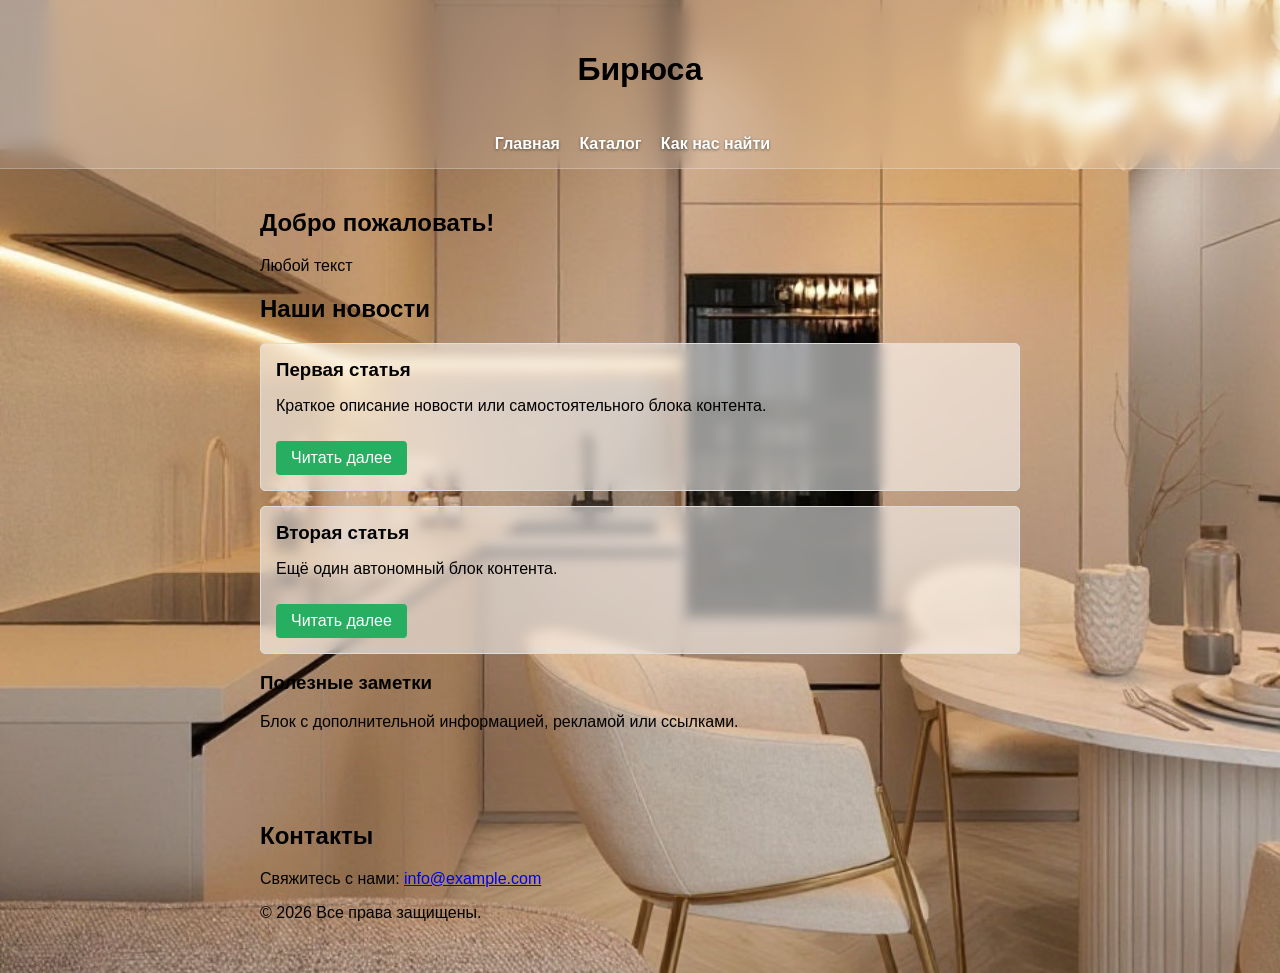
==== index.html @ ed18e6cb "Add files via upload" ====
<!DOCTYPE html>
<html lang="ru">
<head>
    <meta charset="UTF-8">
    <meta name="viewport" content="width=device-width, initial-scale=1.0">
    <title>Структура HTML страницы</title>
    <link rel="stylesheet" href="style.css">
    <!-- Иконка сайта во вкладке браузера -->
    <link rel="icon" href="favicon.ico" type="image/x-icon">
</head>
<body>
    <!-- Шапка сайта -->
    <!-- Шапка сайта -->
<header class="site-header">
    <div class="header-inner">
        <a href="index.html" class="logo-link">

        </a>
        <h1>Бирюса</h1>

        <nav>
            <ul>
                <li><a href="index.html">Главная</a></li>
                <li><a href="#">Каталог</a></li>
                <li><a href="#">Как нас найти</a></li>
            </ul>
        </nav>
    </div>
</header>

    <!-- Основной контент страницы (один на странице) -->
    <main>
        <section>
            <h2>Добро пожаловать!</h2>
            <p>Любой текст</p>
        </section>

        <!-- Раздел с несколькими карточками/новостями -->
        <section class="test">
            <h2>Наши новости</h2>

            <article>
                <h3>Первая статья</h3>
                <p>Краткое описание новости или самостоятельного блока контента.</p>
                <a class = "btn" href="#">Читать далее</a>
            </article>

            <article>
                <h3>Вторая статья</h3>
                <p>Ещё один автономный блок контента.</p>
                <a class = "btn" href="#">Читать далее</a>
            </article>
        </section>

        <!-- Боковая панель с дополнительным контентом -->
        <aside>
            <h3>Полезные заметки</h3>
            <p>Блок с дополнительной информацией, рекламой или ссылками.</p>
        </aside>

    </main>

    <!-- Подвал сайта с якорем #contacts -->
    <footer>
        <h2>Контакты</h2>
        <p>Свяжитесь с нами: <a href="mailto:info@example.com">info@example.com</a></p>
        <p>&copy; 2026 Все права защищены.</p>
    </footer>

</body>
</html>
---- style.css ----
/* ==========================================
   0. ФОН СТРАНИЦЫ — картинка PNG
   ========================================== */
body {
    font-family: sans-serif;

    /* ← фоновая PNG-картинка */
    background-image: url("img/4.png"); /* ← свой путь к файлу */
    background-size: cover;        /* растянуть на весь экран */
    background-position: center;   /* центрировать */
    background-repeat: no-repeat;  /* без повторения */
    background-attachment: fixed;  /* фон не скроллится (по желанию) */

    min-height: 100vh;
    margin: 0;
    padding: 0;
}

html {
    margin: 0;
    padding: 0;
}

/* ==========================================
   1. ГЛОБАЛЬНЫЕ НАСТРОЙКИ
   ========================================== */
* {
    box-sizing: border-box;
}

/* ==========================================
   2. КОНТЕНТ — держим прежнюю ширину
   ========================================== */
main,
footer {
    max-width: 800px;
    margin: 0 auto;
    padding: 20px;
}

.logo-link {
    display: block;
    text-align: center;
}

/* ==========================================
   3. БЛОКИ
   ========================================== */
header, main, footer {
    margin-bottom: 15px;
}

/* ==========================================
   4. ШАПКА — прозрачная, со стеклянным эффектом
   ========================================== */
.site-header {
    width: 100%;
    margin: 0;
    padding: 0;

    /* ← полностью прозрачный фон, никакой заливки */
    background: transparent;
    border-radius: 0;

    /* ← фиксируем шапку сверху, чтобы она «плавала» над фоном */
    position: sticky;
    top: 0;
    z-index: 100;
}

/* ← стеклянная плашка внутри шапки */
.header-inner {
    max-width: 100%;          /* или 800px, если хочешь ограничить */
    margin: 0 auto;
    padding: 15px 20px;

    display: flex;
    flex-direction: column;
    align-items: center;
    gap: 15px;

    /* стеклянный эффект */
    background: rgba(255, 255, 255, 0.15);   /* полупрозрачная белёсая заливка */
    backdrop-filter: blur(10px);              /* размытие того, что под шапкой */
    -webkit-backdrop-filter: blur(10px);      /* для Safari */

    border-bottom: 1px solid rgba(255, 255, 255, 0.25); /* тонкая светлая линия снизу */
}

header img {
    display: block;
    width: 120px;
    height: auto;
}

header nav {
    width: 100%;
    margin-top: 10px;
}

/* ==========================================
   5. МЕНЮ НАВИГАЦИИ
   ========================================== */
nav ul {
    list-style: none;
    padding: 0;
    margin: 0;
    text-align: center;
}

nav li {
    display: inline-block;
    margin-right: 15px;
}

nav a {
    text-decoration: none;
    /* ← белый, чтобы читалось на стекле и фоне */
    color: #ffffff;
    font-weight: bold;

    /* лёгкая тень для контраста */
    text-shadow: 0 1px 3px rgba(0, 0, 0, 0.5);
    transition: opacity 0.2s ease;
}

nav a:hover {
    opacity: 0.75;
}

/* ==========================================
   6. КАРТОЧКИ СТАТЕЙ
   ========================================== */
article {
    border: 1px solid #ddd;
    padding: 15px;
    margin-top: 15px;
    border-radius: 5px;

    /* ← тоже стекло, чтобы карточки не «проваливались» в фон */
    background: rgba(255, 255, 255, 0.55);
    backdrop-filter: blur(6px);
    -webkit-backdrop-filter: blur(6px);
}

article h3 {
    margin-top: 0;
    margin-bottom: 10px;
}

/* ==========================================
   7. КНОПКИ
   ========================================== */
a.btn {
    display: inline-block;
    background-color: #27ae60;
    color: white;
    text-decoration: none;
    padding: 8px 15px;
    margin-top: 10px;
    border-radius: 4px;
}

a.btn:hover {
    background-color: #219150;
}
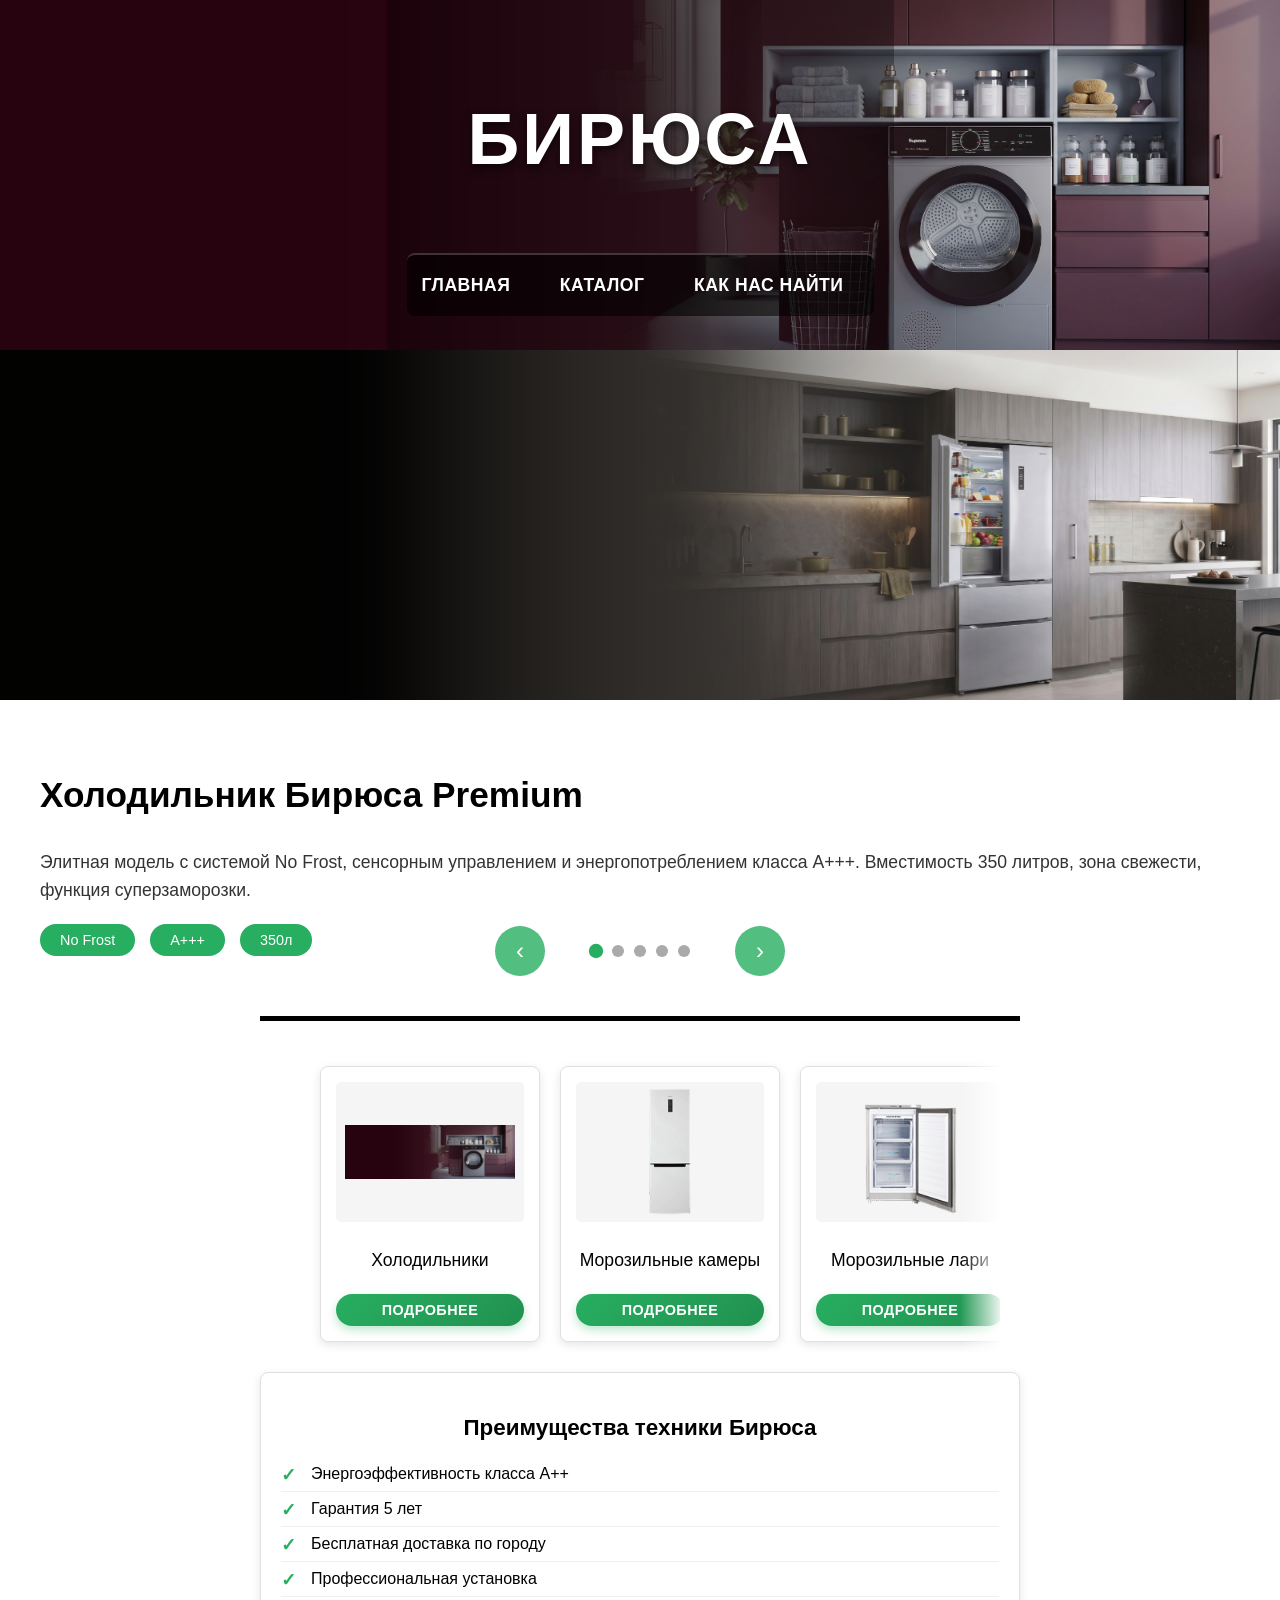
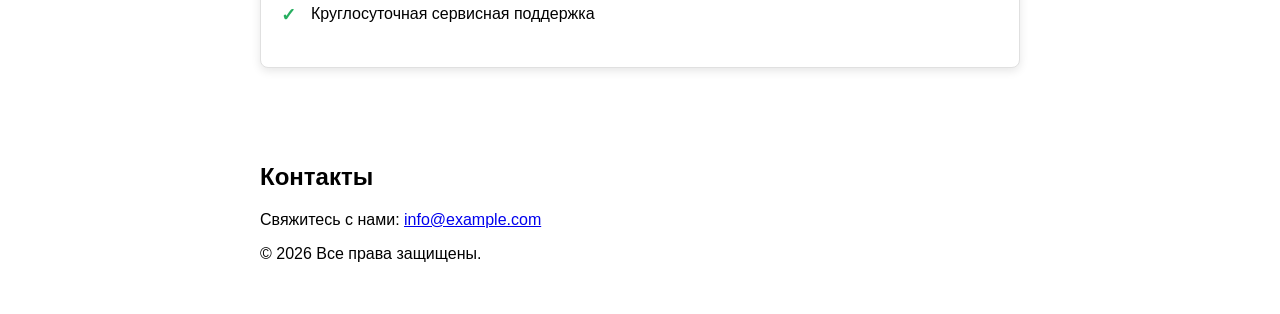
==== commit 9a2020f5: "Add files via upload" ====
--- a/index.html
+++ b/index.html
@@ -3,10 +3,11 @@
 <head>
     <meta charset="UTF-8">
     <meta name="viewport" content="width=device-width, initial-scale=1.0">
-    <title>Структура HTML страницы</title>
+    <title>Бирюса - бытовая техника</title>
     <link rel="stylesheet" href="style.css">
     <!-- Иконка сайта во вкладке браузера -->
     <link rel="icon" href="favicon.ico" type="image/x-icon">
+    <script src="script.js" defer></script>
 </head>
 <body>
     <!-- Шапка сайта -->
@@ -28,34 +29,173 @@
     </div>
 </header>
 
-    <!-- Основной контент страницы (один на странице) -->
+    <!-- Слайдер с холодильниками (на всю ширину как header) -->
+    <section class="slider-section">
+        <div class="slider-container">
+            <div class="slider">
+                    <div class="slide active">
+                        <div class="slide-image">
+                            <img src="img/8.png" alt="Холодильник Бирюса Premium">
+                        </div>
+                        <div class="slide-content">
+                            <h3>Холодильник Бирюса Premium</h3>
+                            <p class="slide-description">Элитная модель с системой No Frost, сенсорным управлением и энергопотреблением класса A+++. Вместимость 350 литров, зона свежести, функция суперзаморозки.</p>
+                            <div class="slide-features">
+                                <span class="feature">No Frost</span>
+                                <span class="feature">A+++</span>
+                                <span class="feature">350л</span>
+                            </div>
+                        </div>
+                    </div>
+                    
+                    <div class="slide">
+                        <div class="slide-image">
+                            <img src="img/9.png" alt="Холодильник Бирюса Standard">
+                        </div>
+                        <div class="slide-content">
+                            <h3>Холодильник Бирюса Standard</h3>
+                            <p class="slide-description">Классическая модель для ежедневного использования. Энергоэффективность класса A++, система охлаждения Direct Cool, регулируемые полки, отделение для овощей и фруктов.</p>
+                            <div class="slide-features">
+                                <span class="feature">Direct Cool</span>
+                                <span class="feature">A++</span>
+                                <span class="feature">280л</span>
+                            </div>
+                        </div>
+                    </div>
+                    
+                    <div class="slide">
+                        <div class="slide-image">
+                            <img src="img/10.png" alt="Холодильник Бирюса Compact">
+                        </div>
+                        <div class="slide-content">
+                            <h3>Холодильник Бирюса Compact</h3>
+                            <p class="slide-description">Компактная модель для небольших кухонь и офисов. Идеальное решение для ограниченного пространства без компромиссов в качестве и функциональности.</p>
+                            <div class="slide-features">
+                                <span class="feature">Компактный</span>
+                                <span class="feature">A+</span>
+                                <span class="feature">180л</span>
+                            </div>
+                        </div>
+                    </div>
+                    
+                    <div class="slide">
+                        <div class="slide-image">
+                            <img src="img/11.png" alt="Стиральная машина Бирюса">
+                        </div>
+                        <div class="slide-content">
+                            <h3>Холодильник Бирюса Family</h3>
+                            <p class="slide-description">Семейная модель повышенной вместимости. Идеально подходит для большой семьи, имеет зону свежести для мяса и рыбы, отдельные отсеки для разных продуктов.</p>
+                            <div class="slide-features">
+                                <span class="feature">Семейный</span>
+                                <span class="feature">A++</span>
+                                <span class="feature">420л</span>
+                            </div>
+                        </div>
+                    </div>
+                    
+                    <div class="slide">
+                        <div class="slide-image">
+                            <img src="img/12.png" alt="Холодильник Бирюса Pro">
+                        </div>
+                        <div class="slide-content">
+                            <h3>Холодильник Бирюса Pro</h3>
+                            <p class="slide-description">Профессиональная модель для гурманов. Имеет точную систему контроля температуры, винное отделение, генератор льда и продвинутую систему циркуляции воздуха.</p>
+                            <div class="slide-features">
+                                <span class="feature">Профессиональный</span>
+                                <span class="feature">A+++</span>
+                                <span class="feature">380л</span>
+                            </div>
+                        </div>
+                    </div>
+                </div>
+                
+                <!-- Кнопки управления слайдером -->
+                <div class="slider-controls">
+                    <button class="slider-btn prev">‹</button>
+                    <div class="slider-dots">
+                        <span class="dot active"></span>
+                        <span class="dot"></span>
+                        <span class="dot"></span>
+                        <span class="dot"></span>
+                        <span class="dot"></span>
+                    </div>
+                    <button class="slider-btn next">›</button>
+                </div>
+            </div>
+        </section>
+
+
+        <!-- Основной контент страницы (один на странице) -->
     <main>
-        <section>
-            <h2>Добро пожаловать!</h2>
-            <p>Любой текст</p>
+        <!-- Черная разделительная полоса -->
+        <div class="black-divider"></div>
+
+        <!-- Раздел с карточками товаров -->
+        <section class="products-section">
+            <div class="products-container">
+                <div class="products-grid">
+                    <article class="product-card">
+                        <div class="product-image">
+                            <img src="img/1.png" alt="Холодильники">
+                        </div>
+                        <h3>Холодильники</h3>
+                        <a class="product-btn" href="#">Подробнее</a>
+                    </article>
+
+                    <article class="product-card">
+                        <div class="product-image">
+                            <img src="img/2.png" alt="Морозильные камеры">
+                        </div>
+                        <h3>Морозильные камеры</h3>
+                        <a class="product-btn" href="#">Подробнее</a>
+                    </article>
+
+                    <article class="product-card">
+                        <div class="product-image">
+                            <img src="img/3.png" alt="Морозильные лари">
+                        </div>
+                        <h3>Морозильные лари</h3>
+                        <a class="product-btn" href="#">Подробнее</a>
+                    </article>
+
+                    <article class="product-card">
+                        <div class="product-image">
+                            <img src="img/стрей.jpg" alt="Холодильные шкафы">
+                        </div>
+                        <h3>Холодильные шкафы</h3>
+                        <a class="product-btn" href="#">Подробнее</a>
+                    </article>
+                    
+                    <!-- Добавлю еще карточки для демонстрации прокрутки -->
+                    <article class="product-card">
+                        <div class="product-image">
+                            <img src="img/920x378-2.webp" alt="Холодильные витрины">
+                        </div>
+                        <h3>Холодильные витрины</h3>
+                        <a class="product-btn" href="#">Подробнее</a>
+                    </article>
+                    
+                    <article class="product-card">
+                        <div class="product-image">
+                            <img src="img/AQAORtoY4lCijhn01lrjabfuXPw8cAKd1YUx5I4wJa6lGyPbQAvECRg1M6jOSL9nysm13DnS33h_dZNB2HS-97ZSZwo.jpg" alt="Промышленные холодильники">
+                        </div>
+                        <h3>Промышленные холодильники</h3>
+                        <a class="product-btn" href="#">Подробнее</a>
+                    </article>
+                </div>
+            </div>
         </section>
 
-        <!-- Раздел с несколькими карточками/новостями -->
-        <section class="test">
-            <h2>Наши новости</h2>
-
-            <article>
-                <h3>Первая статья</h3>
-                <p>Краткое описание новости или самостоятельного блока контента.</p>
-                <a class = "btn" href="#">Читать далее</a>
-            </article>
-
-            <article>
-                <h3>Вторая статья</h3>
-                <p>Ещё один автономный блок контента.</p>
-                <a class = "btn" href="#">Читать далее</a>
-            </article>
-        </section>
-
         <!-- Боковая панель с дополнительным контентом -->
-        <aside>
-            <h3>Полезные заметки</h3>
-            <p>Блок с дополнительной информацией, рекламой или ссылками.</p>
+        <aside class="info-sidebar">
+            <h3>Преимущества техники Бирюса</h3>
+            <ul class="advantages-list">
+                <li>Энергоэффективность класса A++</li>
+                <li>Гарантия 5 лет</li>
+                <li>Бесплатная доставка по городу</li>
+                <li>Профессиональная установка</li>
+                <li>Круглосуточная сервисная поддержка</li>
+            </ul>
         </aside>
 
     </main>
--- a/style.css
+++ b/style.css
@@ -1,16 +1,10 @@
 /* ==========================================
-   0. ФОН СТРАНИЦЫ — картинка PNG
+   0. ФОН СТРАНИЦЫ — белый с черным текстом
    ========================================== */
 body {
     font-family: sans-serif;
-
-    /* ← фоновая PNG-картинка */
-    background-image: url("img/4.png"); /* ← свой путь к файлу */
-    background-size: cover;        /* растянуть на весь экран */
-    background-position: center;   /* центрировать */
-    background-repeat: no-repeat;  /* без повторения */
-    background-attachment: fixed;  /* фон не скроллится (по желанию) */
-
+    background-color: #ffffff; /* Белый фон */
+    color: #000000; /* Черный текст по умолчанию */
     min-height: 100vh;
     margin: 0;
     padding: 0;
@@ -31,7 +25,12 @@
 /* ==========================================
    2. КОНТЕНТ — держим прежнюю ширину
    ========================================== */
-main,
+main {
+    max-width: 800px;
+    margin: 0 auto;
+    padding: 20px;
+}
+
 footer {
     max-width: 800px;
     margin: 0 auto;
@@ -51,40 +50,41 @@
 }
 
 /* ==========================================
-   4. ШАПКА — прозрачная, со стеклянным эффектом
+   4. ШАПКА — с увеличенной картинкой 1.png
    ========================================== */
 .site-header {
     width: 100%;
     margin: 0;
     padding: 0;
 
-    /* ← полностью прозрачный фон, никакой заливки */
-    background: transparent;
-    border-radius: 0;
-
-    /* ← фиксируем шапку сверху, чтобы она «плавала» над фоном */
-    position: sticky;
-    top: 0;
+    /* ← фоновая картинка 1.png */
+    background-image: url("img/1.png");
+    background-size: cover;
+    background-position: center;
+    background-repeat: no-repeat;
+    min-height: 350px;
+    display: flex;
+    align-items: center;
+    justify-content: center;
+    position: relative;
     z-index: 100;
 }
 
-/* ← стеклянная плашка внутри шапки */
+/* ← плашка внутри шапки */
 .header-inner {
     max-width: 100%;          /* или 800px, если хочешь ограничить */
     margin: 0 auto;
-    padding: 15px 20px;
+    padding: 40px 20px 30px 20px; /* Увеличил отступы */
 
     display: flex;
     flex-direction: column;
     align-items: center;
-    gap: 15px;
-
-    /* стеклянный эффект */
-    background: rgba(255, 255, 255, 0.15);   /* полупрозрачная белёсая заливка */
-    backdrop-filter: blur(10px);              /* размытие того, что под шапкой */
-    -webkit-backdrop-filter: blur(10px);      /* для Safari */
-
-    border-bottom: 1px solid rgba(255, 255, 255, 0.25); /* тонкая светлая линия снизу */
+    gap: 5px; /* Уменьшил отступы между элементами */
+
+    /* Полупрозрачный темный фон для лучшей читаемости */
+    background: rgba(0, 0, 0, 0.3);
+    min-height: 350px; /* Гарантируем высоту для шапки */
+    justify-content: flex-start; /* Элементы начинаются сверху */
 }
 
 header img {
@@ -95,7 +95,11 @@
 
 header nav {
     width: 100%;
-    margin-top: 10px;
+    margin-top: 40px; /* Увеличил отступ от заголовка */
+    padding: 20px 0;
+    background: rgba(0, 0, 0, 0.6); /* Более темный фон для навигации */
+    border-radius: 8px;
+    border-top: 2px solid rgba(255, 255, 255, 0.2);
 }
 
 /* ==========================================
@@ -110,22 +114,24 @@
 
 nav li {
     display: inline-block;
-    margin-right: 15px;
+    margin-right: 15px; /* Увеличил отступы между пунктами меню */
 }
 
 nav a {
     text-decoration: none;
-    /* ← белый, чтобы читалось на стекле и фоне */
-    color: #ffffff;
+    color: #ffffff; /* Белый текст для контраста на темном фоне */
     font-weight: bold;
-
-    /* лёгкая тень для контраста */
-    text-shadow: 0 1px 3px rgba(0, 0, 0, 0.5);
-    transition: opacity 0.2s ease;
+    font-size: 1.1rem; /* Увеличил размер для большой шапки */
+    padding: 8px 15px; /* Увеличил отступы */
+    border-radius: 5px;
+    transition: all 0.3s ease;
+    text-transform: uppercase;
+    letter-spacing: 0.5px;
 }
 
 nav a:hover {
-    opacity: 0.75;
+    background-color: rgba(255, 255, 255, 0.25); /* Увеличил прозрачность при наведении */
+    transform: translateY(-2px);
 }
 
 /* ==========================================
@@ -163,4 +169,809 @@
 
 a.btn:hover {
     background-color: #219150;
+}
+/* ==========================================
+   8. СТИЛИ ДЛЯ ЗАГОЛОВКА h1 "БИРЮСА"
+   ========================================== */
+.site-header h1 {
+    color: #ffffff; /* Белый цвет */
+    font-size: 4rem; /* Увеличил размер */
+    font-weight: 700; /* Жирный текст */
+    text-transform: uppercase; /* Верхний регистр */
+    letter-spacing: 3px; /* Увеличил расстояние между буквами */
+    margin: 40px 0 20px 0; /* Большой верхний отступ, поменьше нижний */
+    text-align: center;
+    text-shadow: 0 4px 8px rgba(0, 0, 0, 0.6); /* Усилил тень */
+    transition: all 0.3s ease;
+    padding: 0; /* Убрал отступы */
+    background: none; /* Убрал фон */
+    border: none; /* Убрал рамку */
+    border-radius: 0; /* Убрал скругление */
+}
+
+.site-header h1:hover {
+    transform: scale(1.05); /* Увеличивается при наведении */
+    text-shadow: 0 6px 12px rgba(0, 0, 0, 0.8);
+}
+
+.site-header .header-inner {
+    display: flex;
+    flex-direction: column;
+    align-items: center;
+    gap: 8px; /* Уменьшил отступы между элементами в шапке */
+}
+/* ==========================================
+   9. ГЕРОЙ-СЕКЦИЯ "ДОБРО ПОЖАЛОВАТЬ"
+   ========================================== */
+.hero-section {
+    display: flex;
+    justify-content: center;
+    align-items: center;
+    min-height: 250px; /* Еще уменьшил высоту */
+    padding: 20px;
+    margin: 10px auto 30px auto; /* Уменьшил верхний отступ, увеличил нижний */
+    max-width: 900px;
+}
+
+.hero-content {
+    text-align: center;
+    background: #ffffff; /* Белый фон */
+    border-radius: 10px; /* Уменьшил скругление */
+    padding: 25px; /* Уменьшил отступы */
+    box-shadow: 
+        0 5px 15px rgba(0, 0, 0, 0.1); /* Уменьшил тени */
+    border: 1px solid #e0e0e0;
+}
+
+.hero-section h2 {
+    color: #000000; /* Черный текст */
+    font-size: 2.2rem; /* Уменьшил размер */
+    margin-bottom: 15px; /* Уменьшил отступ */
+    font-weight: 600;
+}
+
+.hero-description {
+    color: #333333; /* Темно-серый текст для лучшей читаемости */
+    font-size: 1.1rem;
+    line-height: 1.6;
+    max-width: 800px;
+    margin: 0 auto;
+}
+
+/* ==========================================
+   10. СЕКЦИЯ ПРОДУКТОВ (КАРТОЧКИ ХОЛОДИЛЬНИКОВ)
+   ========================================== */
+.products-section {
+    margin: 20px auto; /* Уменьшил отступ сверху */
+    padding: 0;
+    width: 100%; /* Занимает всю ширину */
+    max-width: none; /* Убрал ограничение ширины */
+}
+
+.products-container {
+    position: relative;
+    margin: 0;
+    width: 100%;
+}
+
+.products-section h2 {
+    text-align: center;
+    color: #000000; /* Черный текст */
+    font-size: 2.2rem; /* Увеличил размер заголовка */
+    margin-bottom: 30px; /* Увеличил отступ */
+    text-transform: uppercase;
+    letter-spacing: 1px;
+    font-weight: 600;
+}
+
+.products-grid {
+    display: flex;
+    gap: 20px; /* Отступы между карточками */
+    margin-top: 20px;
+    padding: 10px 0;
+    overflow-x: auto; /* Горизонтальная прокрутка при необходимости */
+    overflow-y: hidden;
+    scroll-behavior: smooth;
+    -webkit-overflow-scrolling: touch; /* Плавная прокрутка на iOS */
+    scrollbar-width: thin; /* Тонкий скроллбар для Firefox */
+    scrollbar-color: #27ae60 #f0f0f0; /* Цвет скроллбара */
+}
+
+/* Стили для скроллбара в Chrome/Safari */
+.products-grid::-webkit-scrollbar {
+    height: 6px;
+}
+
+.products-grid::-webkit-scrollbar-track {
+    background: #f5f5f5;
+    border-radius: 3px;
+}
+
+.products-grid::-webkit-scrollbar-thumb {
+    background: #27ae60;
+    border-radius: 3px;
+}
+
+.products-grid::-webkit-scrollbar-thumb:hover {
+    background: #219150;
+}
+
+.product-card {
+    background: #ffffff; /* Белый фон */
+    border-radius: 8px;
+    padding: 15px;
+    box-shadow: 0 3px 10px rgba(0, 0, 0, 0.1);
+    border: 1px solid #e0e0e0;
+    transition: all 0.3s ease;
+    display: flex;
+    flex-direction: column;
+    align-items: center;
+    width: 200px; /* Фиксированная ширина для карточек */
+    flex-shrink: 0; /* Запрещаем сжатие карточек */
+    scroll-snap-align: start; /* Для лучшего позиционирования при скролле */
+}
+
+.product-card:hover {
+    transform: translateY(-5px);
+    box-shadow: 0 8px 20px rgba(0, 0, 0, 0.15);
+}
+
+.product-image {
+    width: 100%;
+    height: 120px; /* Уменьшил высоту для компактных карточек */
+    overflow: hidden;
+    border-radius: 5px;
+    margin-bottom: 10px;
+    display: flex;
+    align-items: center;
+    justify-content: center;
+    background: #f5f5f5;
+}
+
+.product-image img {
+    max-width: 90%; /* Уменьшил изображение внутри блока */
+    max-height: 90%;
+    object-fit: contain;
+    transition: transform 0.3s ease;
+}
+
+.product-card:hover .product-image img {
+    transform: scale(1.05);
+}
+
+.product-card h3 {
+    color: #000000;
+    font-size: 1rem; /* Уменьшил размер текста для компактных карточек */
+    margin: 8px 0;
+    text-align: center;
+    font-weight: 500;
+    line-height: 1.3;
+    min-height: 40px; /* Фиксированная высота для заголовков */
+    display: flex;
+    align-items: center;
+    justify-content: center;
+}
+
+/* ==========================================
+   11. КРАСИВЫЕ КНОПКИ ДЛЯ КАРТОЧЕК
+   ========================================== */
+.product-btn {
+    display: inline-block;
+    background: linear-gradient(135deg, #27ae60 0%, #219150 100%);
+    color: white;
+    text-decoration: none;
+    padding: 8px 20px; /* Уменьшил отступы для компактных карточек */
+    border-radius: 50px;
+    font-weight: 600;
+    font-size: 0.9rem; /* Уменьшил размер шрифта */
+    text-transform: uppercase;
+    letter-spacing: 0.5px;
+    border: none;
+    cursor: pointer;
+    transition: all 0.3s ease;
+    box-shadow: 0 4px 10px rgba(39, 174, 96, 0.3);
+    margin-top: auto;
+    width: 100%; /* Кнопка на всю ширину карточки */
+    text-align: center;
+}
+
+.product-btn:hover {
+    background: linear-gradient(135deg, #219150 0%, #27ae60 100%);
+    transform: translateY(-2px);
+    box-shadow: 0 6px 15px rgba(39, 174, 96, 0.4);
+}
+
+/* ==========================================
+   12. БОКОВАЯ ПАНЕЛЬ С ПРЕИМУЩЕСТВАМИ
+   ========================================== */
+.info-sidebar {
+    background: #ffffff; /* Белый фон */
+    border-radius: 8px; /* Уменьшил скругление */
+    padding: 20px; /* Уменьшил отступы */
+    margin: 20px auto; /* Уменьшил отступы */
+    max-width: 900px;
+    box-shadow: 0 3px 10px rgba(0, 0, 0, 0.1); /* Уменьшил тени */
+    border: 1px solid #e0e0e0;
+}
+
+.info-sidebar h3 {
+    color: #000000; /* Черный текст */
+    font-size: 1.4rem; /* Уменьшил размер */
+    margin-bottom: 15px; /* Уменьшил отступ */
+    text-align: center;
+}
+
+.advantages-list {
+    list-style: none;
+    padding: 0;
+}
+
+.advantages-list li {
+    color: #000000; /* Черный текст */
+    font-size: 1rem; /* Уменьшил размер */
+    padding: 8px 0; /* Уменьшил отступы */
+    padding-left: 30px; /* Уменьшил отступ */
+    position: relative;
+    border-bottom: 1px solid #f0f0f0;
+}
+
+.advantages-list li:last-child {
+    border-bottom: none;
+}
+
+.advantages-list li:before {
+    content: "✓";
+    position: absolute;
+    left: 0;
+    color: #27ae60;
+    font-weight: bold;
+    font-size: 1.1rem; /* Уменьшил размер */
+}
+
+/* ==========================================
+   13. АДАПТИВНОСТЬ
+   ========================================== */
+@media (max-width: 768px) {
+    .hero-section {
+        min-height: 200px;
+        padding: 15px;
+        margin: 15px auto;
+    }
+    
+    .hero-content {
+        padding: 15px;
+    }
+    
+    .hero-section h2 {
+        font-size: 1.5rem;
+        margin-bottom: 10px;
+    }
+    
+    .hero-description {
+        font-size: 0.9rem;
+    }
+    
+    .products-section {
+        margin: 15px auto;
+        padding: 10px;
+    }
+    
+    .products-section h2 {
+        font-size: 1.5rem;
+        margin-bottom: 15px;
+    }
+    
+    .products-grid {
+        grid-template-columns: 1fr;
+        gap: 10px;
+    }
+    
+    .site-header {
+        min-height: 180px;
+    }
+    
+    .site-header {
+        min-height: 250px; /* Увеличил для мобильных */
+    }
+    
+    .site-header h1 {
+        font-size: 2.8rem; /* Увеличил для мобильных */
+        margin: 40px 0 20px 0;
+        letter-spacing: 2px;
+    }
+    
+    .site-header .header-inner {
+        gap: 5px;
+        padding: 30px 15px 20px 15px;
+        min-height: 250px; /* Увеличил для мобильных */
+        background: rgba(0, 0, 0, 0.4); /* Более прозрачный на мобильных */
+    }
+    
+    header nav {
+        margin-top: 30px; /* Увеличил отступ на мобильных */
+        padding: 15px 0;
+        background: rgba(0, 0, 0, 0.7); /* Темнее на мобильных */
+    }
+    
+    nav li {
+        margin-right: 5px;
+    }
+    
+    nav a {
+        font-size: 0.8rem;
+        padding: 4px 8px;
+    }
+    
+    .hero-section {
+        min-height: 200px;
+        margin: 5px auto 20px auto;
+        padding: 15px;
+    }
+    
+    .products-section {
+        margin: 10px auto;
+    }
+    
+    .product-card {
+        width: 160px;
+        padding: 10px;
+    }
+    
+    .products-grid {
+        gap: 12px;
+    }
+    
+    .product-image {
+        height: 90px;
+    }
+    
+    .product-card h3 {
+        font-size: 0.85rem;
+        min-height: 32px;
+    }
+    
+    .products-container::before,
+    .products-container::after {
+        width: 10px;
+    }
+    
+    .product-card {
+        padding: 10px;
+    }
+    
+    .product-image {
+        height: 150px;
+    }
+    
+    .product-card h3 {
+        font-size: 1rem;
+        margin: 8px 0;
+    }
+    
+    .info-sidebar {
+        padding: 15px;
+        margin: 15px auto;
+    }
+    
+    .info-sidebar h3 {
+        font-size: 1.2rem;
+        margin-bottom: 10px;
+    }
+    
+    .advantages-list li {
+        font-size: 0.9rem;
+        padding: 6px 0;
+        padding-left: 25px;
+    }
+}
+/* ==========================================
+   14. ИНДИКАТОРЫ ПРОКРУТКИ ДЛЯ КАРТОЧЕК
+   ========================================== */
+.products-container {
+    position: relative;
+}
+
+.products-container::before,
+.products-container::after {
+    content: '';
+    position: absolute;
+    top: 0;
+    bottom: 0;
+    width: 40px; /* Увеличил для ПК */
+    pointer-events: none;
+    z-index: 1;
+}
+
+.products-container::before {
+    left: 0;
+    background: linear-gradient(to right, rgba(255,255,255,0.9) 0%, rgba(255,255,255,0) 100%);
+}
+
+.products-container::after {
+    right: 0;
+    background: linear-gradient(to left, rgba(255,255,255,0.9) 0%, rgba(255,255,255,0) 100%);
+}
+
+/* На мобильных уменьшаем градиенты */
+@media (max-width: 768px) {
+    .products-container::before,
+    .products-container::after {
+        width: 20px;
+    }
+}
+
+/* Скрыть градиенты когда скролл в начале/конце */
+.products-grid:first-child:not(:last-child) ~ .products-container::before,
+.products-grid:last-child:not(:first-child) ~ .products-container::after {
+    opacity: 0.5;
+}
+/* ==========================================
+   15. СТИЛИ ДЛЯ ПК (БОЛЬШИХ ЭКРАНОВ)
+   ========================================== */
+@media (min-width: 1024px) {
+    .slider-section {
+        margin: 0;
+    }
+    
+    .products-section {
+        padding: 0 20px; /* Отступы по бокам на ПК */
+    }
+    
+    .products-grid {
+        padding: 10px 40px; /* Больше отступов по бокам для ПК */
+    }
+    
+    .product-card {
+        width: 220px; /* Увеличил карточки на ПК */
+    }
+    
+    .product-image {
+        height: 140px; /* Увеличил изображения на ПК */
+    }
+    
+    .product-card h3 {
+        font-size: 1.1rem;
+    }
+    
+    .site-header h1 {
+        font-size: 4.5rem; /* Еще больше на больших экранах */
+        margin: 50px 0 25px 0;
+    }
+    
+    .site-header .header-inner {
+        min-height: 350px; /* Выше шапка на ПК */
+    }
+    
+    header nav {
+        margin-top: 40px;
+        padding: 20px 0;
+    }
+}
+/* ==========================================
+   16. ЧЕРНАЯ РАЗДЕЛИТЕЛЬНАЯ ПОЛОСА
+   ========================================== */
+.black-divider {
+    width: 100%;
+    height: 5px;
+    background-color: #000000;
+    margin: 0;
+    padding: 0;
+    position: relative;
+    z-index: 90;
+}
+
+/* ==========================================
+   17. СЛАЙДЕР С ХОЛОДИЛЬНИКАМИ - на всю ширину как header
+   ========================================== */
+.slider-section {
+    width: 100%;
+    margin: 0;
+    padding: 0;
+    background-color: #ffffff;
+    position: relative;
+}
+
+.slider-container {
+    width: 100%;
+    margin: 0;
+    padding: 0;
+    position: relative;
+    max-width: 100%;
+}
+
+.slider {
+    position: relative;
+    overflow: hidden;
+    background: #ffffff;
+    min-height: 350px; /* Такая же высота как у шапки */
+}
+
+.slide {
+    display: none;
+    padding: 0;
+    animation: fadeIn 0.8s ease;
+    width: 100%;
+}
+
+.slide.active {
+    display: flex;
+    flex-direction: column;
+    align-items: center;
+    gap: 0;
+    width: 100%;
+}
+
+.slide-image {
+    width: 100%;
+    height: 350px; /* Такая же высота как у шапки */
+    display: flex;
+    align-items: center;
+    justify-content: center;
+    background: #f5f5f5;
+    padding: 0;
+    margin: 0;
+}
+
+.slide-image img {
+    width: 100%;
+    height: 100%;
+    object-fit: cover; /* Заполняет весь блок */
+}
+
+.slide-content {
+    width: 100%;
+    padding: 40px;
+    display: flex;
+    flex-direction: column;
+    justify-content: center;
+    background: #ffffff;
+    box-sizing: border-box;
+}
+
+.slide-content h3 {
+    color: #000000;
+    font-size: 2.2rem;
+    margin-bottom: 15px;
+    font-weight: 600;
+}
+
+.slide-description {
+    color: #333333;
+    font-size: 1.1rem;
+    line-height: 1.6;
+    margin-bottom: 20px;
+}
+
+.slide-features {
+    display: flex;
+    gap: 15px;
+    flex-wrap: wrap;
+}
+
+.feature {
+    background: #27ae60;
+    color: white;
+    padding: 8px 20px;
+    border-radius: 50px;
+    font-weight: 500;
+    font-size: 0.9rem;
+}
+
+/* ==========================================
+   18. УПРАВЛЕНИЕ СЛАЙДЕРОМ
+   ========================================== */
+.slider-controls {
+    display: flex;
+    justify-content: center;
+    align-items: center;
+    gap: 30px;
+    position: absolute;
+    bottom: 20px;
+    left: 0;
+    right: 0;
+    z-index: 10;
+}
+
+.slider-btn {
+    background: rgba(39, 174, 96, 0.8);
+    color: white;
+    border: none;
+    width: 50px;
+    height: 50px;
+    border-radius: 50%;
+    font-size: 1.5rem;
+    cursor: pointer;
+    transition: all 0.3s ease;
+    display: flex;
+    align-items: center;
+    justify-content: center;
+    backdrop-filter: blur(5px);
+}
+
+.slider-btn:hover {
+    background: rgba(33, 145, 80, 0.9);
+    transform: scale(1.1);
+}
+
+.slider-dots {
+    display: flex;
+    gap: 10px;
+    background: rgba(255, 255, 255, 0.7);
+    padding: 8px 15px;
+    border-radius: 20px;
+    backdrop-filter: blur(5px);
+}
+
+.dot {
+    width: 12px;
+    height: 12px;
+    border-radius: 50%;
+    background: #aaa;
+    cursor: pointer;
+    transition: all 0.3s ease;
+}
+
+.dot.active {
+    background: #27ae60;
+    transform: scale(1.2);
+}
+
+.dot:hover {
+    background: #27ae60;
+}
+
+/* ==========================================
+   19. АНИМАЦИИ
+   ========================================== */
+@keyframes fadeIn {
+    from {
+        opacity: 0;
+        transform: translateY(20px);
+    }
+    to {
+        opacity: 1;
+        transform: translateY(0);
+    }
+}
+
+/* ==========================================
+   20. АДАПТИВНОСТЬ СЛАЙДЕРА
+   ========================================== */
+@media (max-width: 1024px) {
+    .site-header {
+        min-height: 300px;
+    }
+    
+    .site-header .header-inner {
+        min-height: 300px;
+    }
+    
+    .slider-section {
+        margin: 0;
+    }
+    
+    .slider {
+        min-height: 300px;
+    }
+    
+    .slide.active {
+        flex-direction: column;
+        gap: 0;
+        padding: 0;
+    }
+    
+    .slide-image {
+        height: 200px;
+        min-width: 100%;
+    }
+    
+    .slide-content {
+        padding: 20px;
+    }
+    
+    .slide-content h3 {
+        font-size: 1.8rem;
+        margin-bottom: 10px;
+    }
+    
+    .slide-description {
+        font-size: 1rem;
+        margin-bottom: 15px;
+    }
+}
+
+@media (max-width: 768px) {
+    .site-header {
+        min-height: 250px;
+    }
+    
+    .site-header h1 {
+        font-size: 2.5rem;
+        margin: 30px 0 15px 0;
+    }
+    
+    .site-header .header-inner {
+        min-height: 250px;
+        padding: 20px 10px 15px 10px;
+    }
+    
+    header nav {
+        margin-top: 20px;
+        padding: 10px 0;
+    }
+    
+    .slider-section {
+        padding: 0;
+        margin: 0;
+    }
+    
+    .slider {
+        min-height: 250px;
+    }
+    
+    .slide.active {
+        padding: 0;
+        gap: 0;
+    }
+    
+    .slide-image {
+        min-width: 100%;
+        height: 150px;
+    }
+    
+    .slide-content {
+        padding: 15px;
+    }
+    
+    .slide-content h3 {
+        font-size: 1.5rem;
+        text-align: center;
+        margin-bottom: 8px;
+    }
+    
+    .slide-description {
+        font-size: 0.9rem;
+        text-align: center;
+        margin-bottom: 12px;
+    }
+    
+    .slide-features {
+        justify-content: center;
+        gap: 10px;
+    }
+    
+    .feature {
+        padding: 5px 12px;
+        font-size: 0.8rem;
+    }
+    
+    .slider-controls {
+        gap: 10px;
+        bottom: 10px;
+    }
+    
+    .slider-btn {
+        width: 35px;
+        height: 35px;
+        font-size: 1rem;
+        background: rgba(39, 174, 96, 0.9);
+    }
+    
+    .slider-dots {
+        padding: 5px 10px;
+    }
+    
+    .dot {
+        width: 10px;
+        height: 10px;
+    }
+}
+
+/* ==========================================
+   21. УБИРАЕМ НЕНУЖНЫЕ СТИЛИ
+   ========================================== */
+.hero-section,
+.hero-content,
+.hero-description {
+    display: none;
 }
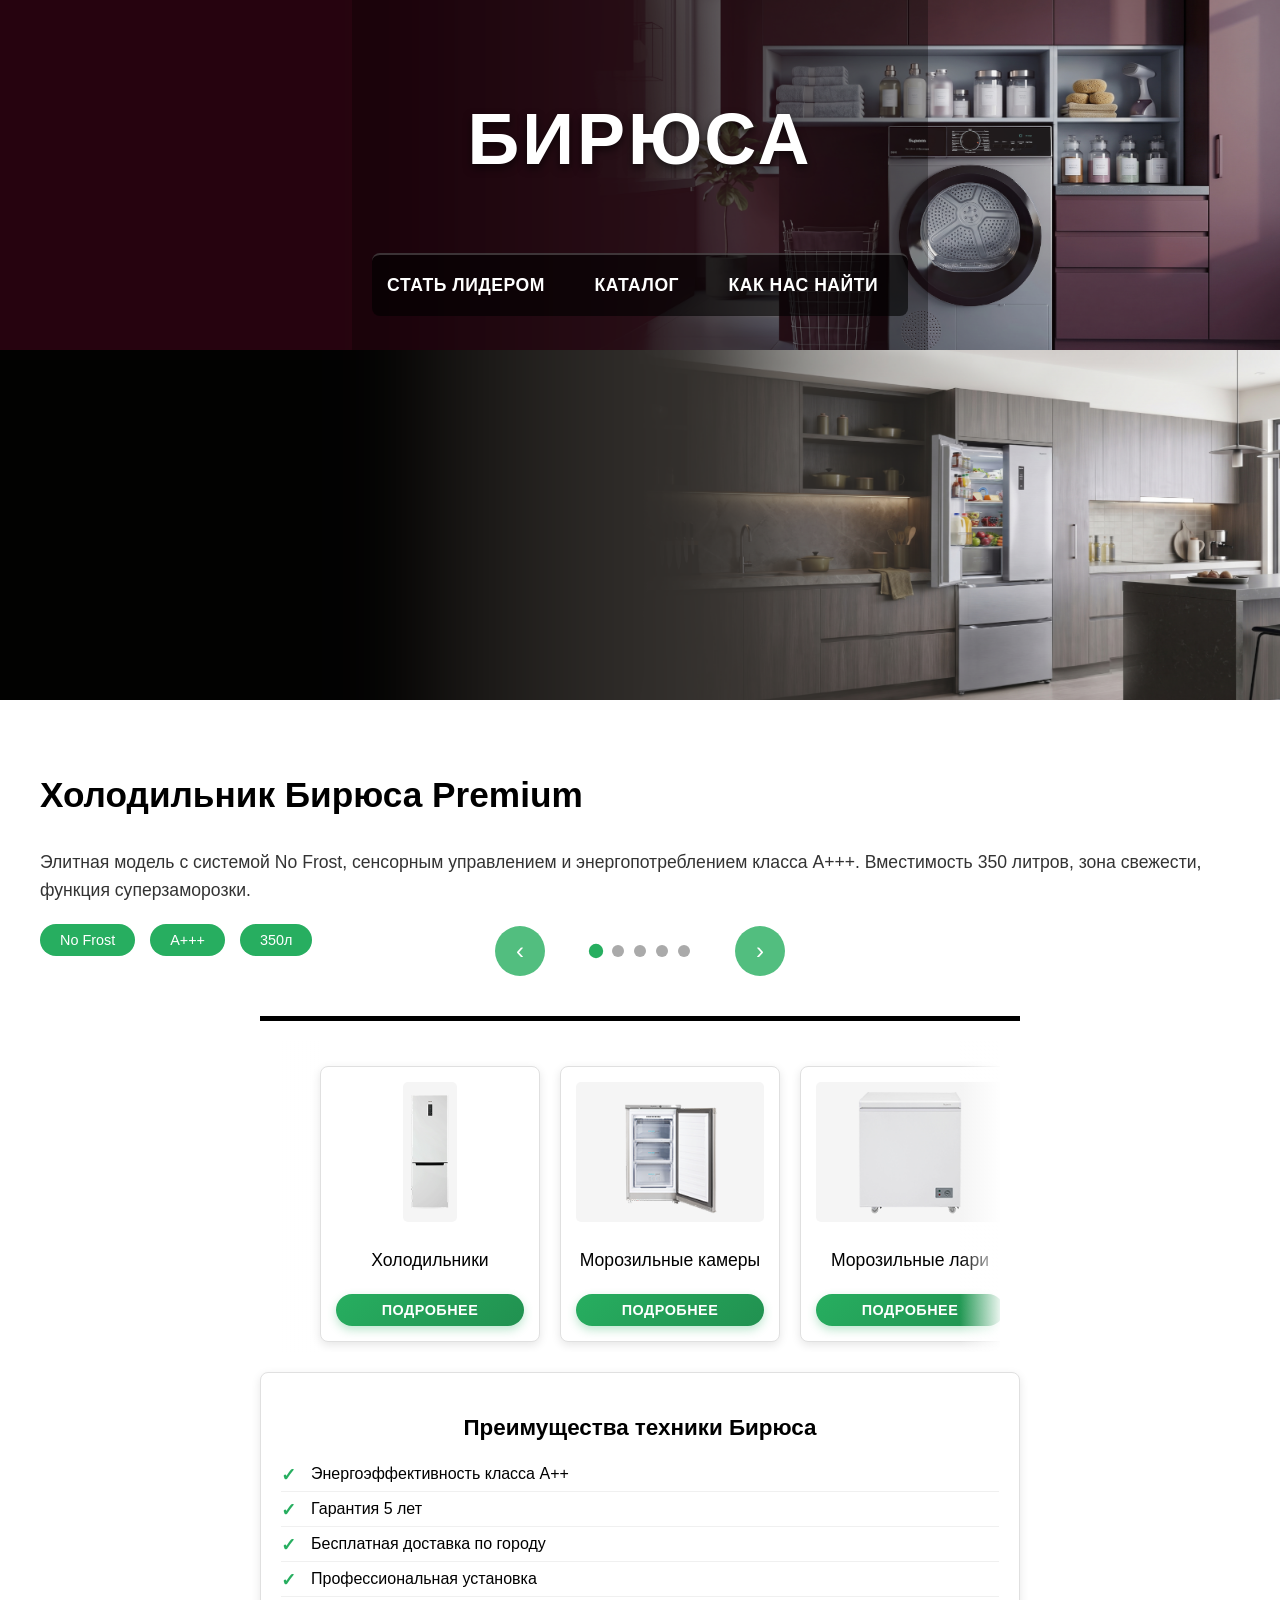
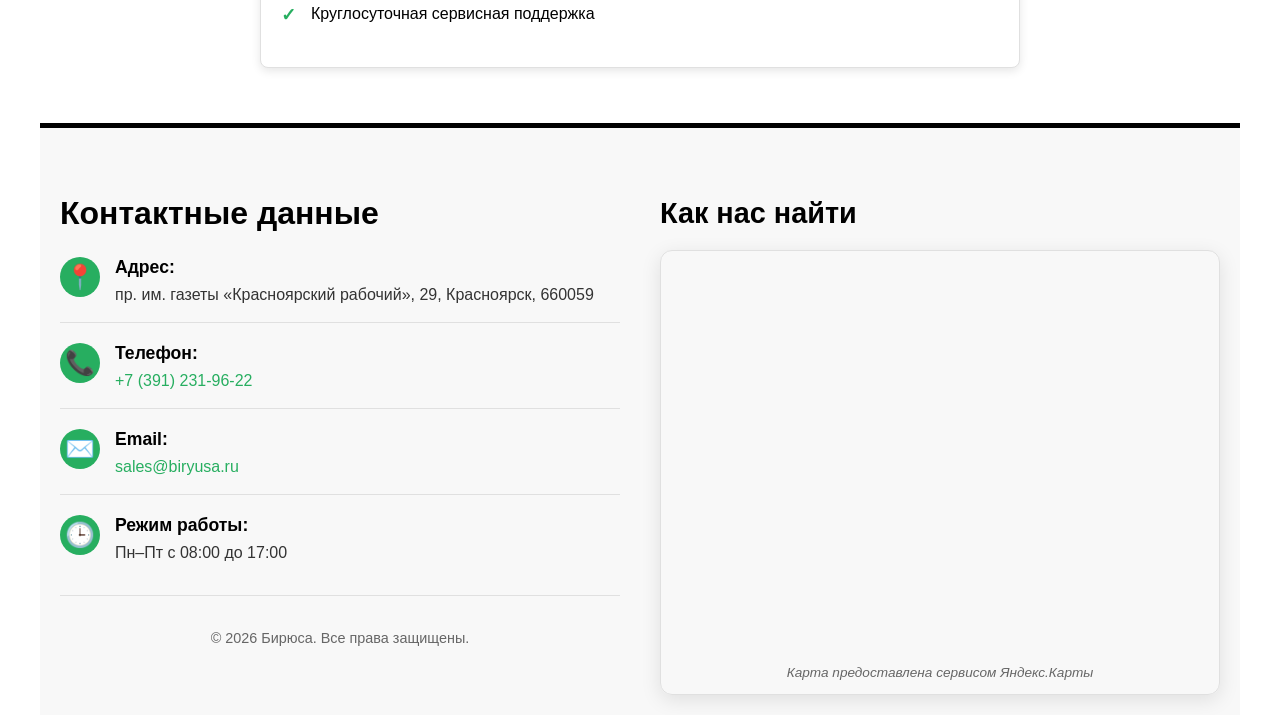
==== commit 649b49e1: "Add files via upload" ====
--- a/index.html
+++ b/index.html
@@ -21,9 +21,9 @@
 
         <nav>
             <ul>
-                <li><a href="index.html">Главная</a></li>
+                <li><a href="index.html">Cтать лидером</a></li>
                 <li><a href="#">Каталог</a></li>
-                <li><a href="#">Как нас найти</a></li>
+                <li><a href="#contacts">Как нас найти</a></li>
             </ul>
         </nav>
     </div>
@@ -135,16 +135,18 @@
             <div class="products-container">
                 <div class="products-grid">
                     <article class="product-card">
-                        <div class="product-image">
-                            <img src="img/1.png" alt="Холодильники">
-                        </div>
+                        <a href="refrigerators.html" class="product-image-link">
+                            <div class="product-image">
+                                <img src="img/2.png" alt="Холодильники">
+                            </div>
+                        </a>
                         <h3>Холодильники</h3>
-                        <a class="product-btn" href="#">Подробнее</a>
-                    </article>
-
-                    <article class="product-card">
-                        <div class="product-image">
-                            <img src="img/2.png" alt="Морозильные камеры">
+                        <a class="product-btn" href="refrigerators.html">Подробнее</a>
+                    </article>
+
+                    <article class="product-card">
+                        <div class="product-image">
+                            <img src="img/3.png" alt="Морозильные камеры">
                         </div>
                         <h3>Морозильные камеры</h3>
                         <a class="product-btn" href="#">Подробнее</a>
@@ -152,7 +154,7 @@
 
                     <article class="product-card">
                         <div class="product-image">
-                            <img src="img/3.png" alt="Морозильные лари">
+                            <img src="img/4.png" alt="Морозильные лари">
                         </div>
                         <h3>Морозильные лари</h3>
                         <a class="product-btn" href="#">Подробнее</a>
@@ -160,7 +162,7 @@
 
                     <article class="product-card">
                         <div class="product-image">
-                            <img src="img/стрей.jpg" alt="Холодильные шкафы">
+                            <img src="img/5.png" alt="Холодильные шкафы">
                         </div>
                         <h3>Холодильные шкафы</h3>
                         <a class="product-btn" href="#">Подробнее</a>
@@ -201,10 +203,67 @@
     </main>
 
     <!-- Подвал сайта с якорем #contacts -->
-    <footer>
-        <h2>Контакты</h2>
-        <p>Свяжитесь с нами: <a href="mailto:info@example.com">info@example.com</a></p>
-        <p>&copy; 2026 Все права защищены.</p>
+    <footer id="contacts">
+        <div class="footer-content">
+            <!-- Контактные данные -->
+            <div class="contact-info">
+                <h2>Контактные данные</h2>
+                <div class="contact-details">
+                    <div class="contact-item">
+                        <div class="contact-icon">📍</div>
+                        <div>
+                            <strong>Адрес:</strong>
+                            <p>пр. им. газеты «Красноярский рабочий», 29, Красноярск, 660059</p>
+                        </div>
+                    </div>
+                    
+                    <div class="contact-item">
+                        <div class="contact-icon">📞</div>
+                        <div>
+                            <strong>Телефон:</strong>
+                            <p><a href="tel:+73912319622">+7 (391) 231-96-22</a></p>
+                        </div>
+                    </div>
+                    
+                    <div class="contact-item">
+                        <div class="contact-icon">✉️</div>
+                        <div>
+                            <strong>Email:</strong>
+                            <p><a href="mailto:sales@biryusa.ru">sales@biryusa.ru</a></p>
+                        </div>
+                    </div>
+                    
+                    <div class="contact-item">
+                        <div class="contact-icon">🕒</div>
+                        <div>
+                            <strong>Режим работы:</strong>
+                            <p>Пн–Пт с 08:00 до 17:00</p>
+                        </div>
+                    </div>
+                </div>
+                
+                <div class="copyright">
+                    <p>&copy; 2026 Бирюса. Все права защищены.</p>
+                </div>
+            </div>
+            
+            <!-- Интерактивная карта -->
+            <div class="map-section">
+                <h3>Как нас найти</h3>
+                <div class="map-container">
+                    <!-- Встраиваемая карта Yandex -->
+                    <iframe 
+                        src="https://yandex.ru/map-widget/v1/?ll=92.842725%2C56.011938&z=16&pt=92.842725%2C56.011938&l=map" 
+                        width="100%" 
+                        height="400" 
+                        frameborder="0" 
+                        allowfullscreen="true" 
+                        style="border:0; border-radius: 8px;">
+                    </iframe>
+                    <p class="map-note">Карта предоставлена сервисом Яндекс.Карты</p>
+                </div>
+            </div>
+        </div>
     </footer>
 
 </body>
--- a/style.css
+++ b/style.css
@@ -26,12 +26,6 @@
    2. КОНТЕНТ — держим прежнюю ширину
    ========================================== */
 main {
-    max-width: 800px;
-    margin: 0 auto;
-    padding: 20px;
-}
-
-footer {
     max-width: 800px;
     margin: 0 auto;
     padding: 20px;
@@ -974,4 +968,834 @@
 .hero-content,
 .hero-description {
     display: none;
+}
+/* ==========================================
+   22. СТИЛИ ДЛЯ ФУТЕРА С КОНТАКТАМИ И КАРТОЙ
+   ========================================== */
+footer {
+    max-width: 1200px;
+    margin: 0 auto;
+    padding: 40px 20px 20px 20px;
+    background: #f8f8f8;
+    border-top: 5px solid #000000;
+}
+
+.footer-content {
+    display: flex;
+    justify-content: space-between;
+    gap: 40px;
+    flex-wrap: wrap;
+}
+
+.contact-info {
+    flex: 1;
+    min-width: 300px;
+}
+
+.contact-info h2 {
+    color: #000000;
+    font-size: 2rem;
+    margin-bottom: 25px;
+    text-align: left;
+    font-weight: 600;
+}
+
+.contact-details {
+    display: flex;
+    flex-direction: column;
+    gap: 20px;
+}
+
+.contact-item {
+    display: flex;
+    align-items: flex-start;
+    gap: 15px;
+    padding-bottom: 15px;
+    border-bottom: 1px solid #e0e0e0;
+}
+
+.contact-item:last-child {
+    border-bottom: none;
+    padding-bottom: 0;
+}
+
+.contact-icon {
+    font-size: 1.5rem;
+    width: 40px;
+    height: 40px;
+    display: flex;
+    align-items: center;
+    justify-content: center;
+    background: #27ae60;
+    color: white;
+    border-radius: 50%;
+    flex-shrink: 0;
+}
+
+.contact-item strong {
+    display: block;
+    color: #000000;
+    font-size: 1.1rem;
+    margin-bottom: 5px;
+}
+
+.contact-item p {
+    color: #333333;
+    font-size: 1rem;
+    line-height: 1.5;
+    margin: 0;
+}
+
+.contact-item a {
+    color: #27ae60;
+    text-decoration: none;
+    transition: color 0.3s ease;
+}
+
+.contact-item a:hover {
+    color: #219150;
+    text-decoration: underline;
+}
+
+.copyright {
+    margin-top: 30px;
+    padding-top: 20px;
+    border-top: 1px solid #e0e0e0;
+    color: #666666;
+    font-size: 0.9rem;
+    text-align: center;
+}
+
+.map-section {
+    flex: 1;
+    min-width: 300px;
+}
+
+.map-section h3 {
+    color: #000000;
+    font-size: 1.8rem;
+    margin-bottom: 20px;
+    text-align: left;
+    font-weight: 600;
+}
+
+.map-container {
+    border-radius: 12px;
+    overflow: hidden;
+    box-shadow: 0 5px 20px rgba(0, 0, 0, 0.1);
+    border: 1px solid #e0e0e0;
+}
+
+.map-note {
+    text-align: center;
+    color: #666666;
+    font-size: 0.85rem;
+    margin-top: 10px;
+    font-style: italic;
+}
+
+/* ==========================================
+   23. АДАПТИВНОСТЬ ФУТЕРА
+   ========================================== */
+@media (max-width: 1024px) {
+    .footer-content {
+        flex-direction: column;
+        gap: 30px;
+    }
+    
+    .contact-info,
+    .map-section {
+        width: 100%;
+    }
+    
+    .contact-info h2,
+    .map-section h3 {
+        text-align: center;
+    }
+    
+    .contact-details {
+        max-width: 500px;
+        margin: 0 auto;
+    }
+}
+
+@media (max-width: 768px) {
+    footer {
+        padding: 30px 15px 15px 15px;
+    }
+    
+    .contact-info h2 {
+        font-size: 1.6rem;
+        margin-bottom: 20px;
+    }
+    
+    .map-section h3 {
+        font-size: 1.5rem;
+        margin-bottom: 15px;
+    }
+    
+    .contact-item {
+        gap: 10px;
+        padding-bottom: 12px;
+    }
+    
+    .contact-icon {
+        width: 35px;
+        height: 35px;
+        font-size: 1.2rem;
+    }
+    
+    .contact-item strong {
+        font-size: 1rem;
+    }
+    
+    .contact-item p {
+        font-size: 0.95rem;
+    }
+    
+    .copyright {
+        margin-top: 25px;
+        padding-top: 15px;
+        font-size: 0.85rem;
+    }
+    
+    .map-container iframe {
+        height: 300px;
+    }
+}
+
+@media (max-width: 480px) {
+    .contact-info h2 {
+        font-size: 1.4rem;
+    }
+    
+    .map-section h3 {
+        font-size: 1.3rem;
+    }
+    
+    .contact-item {
+        flex-direction: column;
+        align-items: flex-start;
+        gap: 8px;
+    }
+    
+    .contact-icon {
+        width: 32px;
+        height: 32px;
+        font-size: 1.1rem;
+    }
+    
+    .map-container iframe {
+        height: 250px;
+    }
+}
+/* ==========================================
+   24. СТИЛИ ДЛЯ СТРАНИЦЫ ХОЛОДИЛЬНИКОВ
+   ========================================== */
+
+/* Промо-секция со скидкой */
+.promo-section {
+    width: 100%;
+    background: linear-gradient(135deg, #27ae60 0%, #219150 100%);
+    color: white;
+    padding: 40px 20px;
+    margin: 0;
+}
+
+.promo-container {
+    max-width: 1200px;
+    margin: 0 auto;
+    display: flex;
+    align-items: center;
+    justify-content: space-between;
+    gap: 40px;
+    flex-wrap: wrap;
+}
+
+.promo-content {
+    flex: 1;
+    min-width: 300px;
+}
+
+.promo-badge {
+    display: inline-flex;
+    flex-direction: column;
+    align-items: center;
+    background: #ff5722;
+    color: white;
+    padding: 15px;
+    border-radius: 12px;
+    margin-bottom: 20px;
+    box-shadow: 0 5px 15px rgba(255, 87, 34, 0.3);
+}
+
+.discount {
+    font-size: 2.5rem;
+    font-weight: 800;
+    line-height: 1;
+}
+
+.badge-text {
+    font-size: 1rem;
+    font-weight: 600;
+    margin-top: 5px;
+}
+
+.promo-title {
+    font-size: 2.2rem;
+    margin-bottom: 15px;
+    font-weight: 700;
+    text-shadow: 0 2px 4px rgba(0, 0, 0, 0.2);
+}
+
+.promo-description {
+    font-size: 1.1rem;
+    line-height: 1.6;
+    margin-bottom: 25px;
+    opacity: 0.9;
+}
+
+.promo-btn {
+    display: inline-block;
+    background: white;
+    color: #27ae60;
+    text-decoration: none;
+    padding: 12px 30px;
+    border-radius: 50px;
+    font-weight: 600;
+    font-size: 1rem;
+    text-transform: uppercase;
+    letter-spacing: 0.5px;
+    transition: all 0.3s ease;
+    box-shadow: 0 4px 10px rgba(0, 0, 0, 0.2);
+}
+
+.promo-btn:hover {
+    background: #f0f0f0;
+    transform: translateY(-2px);
+    box-shadow: 0 6px 15px rgba(0, 0, 0, 0.3);
+}
+
+.promo-image {
+    flex: 1;
+    min-width: 400px; /* Увеличил минимальную ширину */
+    text-align: center;
+    display: flex;
+    align-items: center;
+    justify-content: center;
+    min-height: 500px; /* Минимальная высота блока */
+}
+
+.promo-image img {
+    max-width: 100%;
+    height: 500px; /* Увеличил высоту картинки */
+    width: auto; /* Сохраняем пропорции */
+    border-radius: 12px;
+    box-shadow: 0 15px 40px rgba(0, 0, 0, 0.25);
+    transition: all 0.3s ease;
+    object-fit: cover; /* Картинка заполняет блок */
+    object-position: center; /* Центрируем изображение */
+}
+
+.promo-image img:hover {
+    transform: scale(1.05);
+    box-shadow: 0 20px 50px rgba(0, 0, 0, 0.3);
+    filter: brightness(1.05); /* Легкое увеличение яркости */
+}
+
+/* Основной контент страницы холодильников */
+.refrigerators-page {
+    max-width: 1200px;
+    margin: 0 auto;
+    padding: 40px 20px;
+}
+
+.section-header {
+    text-align: center;
+    margin-bottom: 40px;
+}
+
+.section-header h2 {
+    color: #000000;
+    font-size: 2.5rem;
+    margin-bottom: 10px;
+    font-weight: 700;
+}
+
+.section-subtitle {
+    color: #666666;
+    font-size: 1.2rem;
+    max-width: 600px;
+    margin: 0 auto;
+}
+
+.refrigerators-container {
+    margin-bottom: 40px;
+}
+
+.refrigerators-grid {
+    display: grid;
+    grid-template-columns: repeat(auto-fit, minmax(280px, 1fr));
+    gap: 30px;
+}
+
+.refrigerator-card {
+    background: #ffffff;
+    border-radius: 12px;
+    overflow: hidden;
+    box-shadow: 0 5px 20px rgba(0, 0, 0, 0.1);
+    border: 1px solid #e0e0e0;
+    transition: all 0.3s ease;
+}
+
+.refrigerator-card:hover {
+    transform: translateY(-10px);
+    box-shadow: 0 15px 30px rgba(0, 0, 0, 0.15);
+}
+
+.refrigerator-image {
+    position: relative;
+    height: 200px;
+    overflow: hidden;
+}
+
+.refrigerator-image img {
+    width: 100%;
+    height: 100%;
+    object-fit: cover;
+    transition: transform 0.3s ease;
+}
+
+.refrigerator-card:hover .refrigerator-image img {
+    transform: scale(1.05);
+}
+
+.price-tag {
+    position: absolute;
+    bottom: 15px;
+    right: 15px;
+    background: rgba(255, 87, 34, 0.95);
+    color: white;
+    padding: 12px;
+    border-radius: 8px;
+    text-align: center;
+    min-width: 120px;
+    box-shadow: 0 3px 10px rgba(0, 0, 0, 0.2);
+}
+
+.old-price {
+    display: block;
+    font-size: 0.9rem;
+    text-decoration: line-through;
+    opacity: 0.8;
+}
+
+.new-price {
+    display: block;
+    font-size: 1.3rem;
+    font-weight: 700;
+    margin: 5px 0;
+}
+
+.saving {
+    display: block;
+    font-size: 0.8rem;
+    background: rgba(255, 255, 255, 0.2);
+    padding: 3px 8px;
+    border-radius: 4px;
+    margin-top: 5px;
+}
+
+.refrigerator-content {
+    padding: 20px;
+}
+
+.refrigerator-header {
+    display: flex;
+    justify-content: space-between;
+    align-items: flex-start;
+    margin-bottom: 15px;
+}
+
+.refrigerator-header h3 {
+    color: #000000;
+    font-size: 1.3rem;
+    margin: 0;
+    flex: 1;
+}
+
+.badge {
+    padding: 4px 12px;
+    border-radius: 20px;
+    font-size: 0.8rem;
+    font-weight: 600;
+    margin-left: 10px;
+    text-transform: uppercase;
+}
+
+.badge.premium {
+    background: #ffd700;
+    color: #333;
+}
+
+.badge.standard {
+    background: #27ae60;
+    color: white;
+}
+
+.badge.compact {
+    background: #3498db;
+    color: white;
+}
+
+.badge.family {
+    background: #e74c3c;
+    color: white;
+}
+
+.refrigerator-description {
+    color: #333333;
+    font-size: 0.95rem;
+    line-height: 1.5;
+    margin-bottom: 20px;
+}
+
+.refrigerator-features {
+    display: flex;
+    flex-wrap: wrap;
+    gap: 10px;
+    margin-bottom: 20px;
+}
+
+.feature-item {
+    display: flex;
+    align-items: center;
+    gap: 5px;
+    background: #f8f8f8;
+    padding: 6px 12px;
+    border-radius: 20px;
+    font-size: 0.85rem;
+}
+
+.feature-icon {
+    font-size: 0.9rem;
+}
+
+.feature-text {
+    color: #333333;
+}
+
+.refrigerator-actions {
+    display: flex;
+    gap: 10px;
+}
+
+.buy-btn, .details-btn {
+    flex: 1;
+    padding: 12px;
+    border: none;
+    border-radius: 6px;
+    font-weight: 600;
+    font-size: 0.95rem;
+    cursor: pointer;
+    transition: all 0.3s ease;
+}
+
+.buy-btn {
+    background: linear-gradient(135deg, #27ae60 0%, #219150 100%);
+    color: white;
+}
+
+.buy-btn:hover {
+    background: linear-gradient(135deg, #219150 0%, #27ae60 100%);
+    transform: translateY(-2px);
+}
+
+.details-btn {
+    background: #f0f0f0;
+    color: #333333;
+}
+
+.details-btn:hover {
+    background: #e0e0e0;
+    transform: translateY(-2px);
+}
+
+/* ==========================================
+   25. АДАПТИВНОСТЬ СТРАНИЦЫ ХОЛОДИЛЬНИКОВ
+   ========================================== */
+@media (max-width: 1024px) {
+    .promo-container {
+        flex-direction: column;
+        text-align: center;
+    }
+    
+    .promo-content {
+        width: 100%;
+    }
+    
+    .promo-title {
+        font-size: 2rem;
+    }
+    
+    .refrigerators-grid {
+        grid-template-columns: repeat(2, 1fr);
+        gap: 20px;
+    }
+}
+
+@media (max-width: 768px) {
+    .promo-section {
+        padding: 30px 15px;
+    }
+    
+    .promo-title {
+        font-size: 1.6rem;
+    }
+    
+    .promo-description {
+        font-size: 1rem;
+    }
+    
+    .section-header h2 {
+        font-size: 2rem;
+    }
+    
+    .refrigerators-grid {
+        grid-template-columns: 1fr;
+        gap: 15px;
+    }
+    
+    .refrigerator-image {
+        height: 180px;
+    }
+    
+    .price-tag {
+        min-width: 100px;
+        padding: 10px;
+        bottom: 10px;
+        right: 10px;
+    }
+    
+    .refrigerator-header h3 {
+        font-size: 1.2rem;
+    }
+    
+    .refrigerator-actions {
+        flex-direction: column;
+    }
+    
+    .buy-btn, .details-btn {
+        width: 100%;
+    }
+}
+
+@media (max-width: 480px) {
+    .promo-title {
+        font-size: 1.4rem;
+    }
+    
+    .discount {
+        font-size: 2rem;
+    }
+    
+    .section-header h2 {
+        font-size: 1.8rem;
+    }
+    
+    .refrigerator-image {
+        height: 160px;
+    }
+    
+    .price-tag {
+        min-width: 90px;
+        padding: 8px;
+    }
+    
+    .new-price {
+        font-size: 1.1rem;
+    }
+}
+
+/* ==========================================
+   26. ССЫЛКИ НА КАРТИНКАХ В ПРОДУКТАХ
+   ========================================== */
+.product-image {
+    cursor: pointer;
+    position: relative;
+    overflow: hidden;
+}
+
+.product-image img {
+    transition: transform 0.3s ease;
+}
+
+.product-image:hover img {
+    transform: scale(1.05);
+}
+
+.product-image::after {
+    content: 'Подробнее ›';
+    position: absolute;
+    top: 50%;
+    left: 50%;
+    transform: translate(-50%, -50%) scale(0.8);
+    background: rgba(39, 174, 96, 0.9);
+    color: white;
+    padding: 10px 20px;
+    border-radius: 25px;
+    font-weight: 600;
+    opacity: 0;
+    transition: all 0.3s ease;
+    pointer-events: none;
+    z-index: 2;
+}
+
+.product-image:hover::after {
+    opacity: 1;
+    transform: translate(-50%, -50%) scale(1);
+}
+
+/* Адаптивность для иконки "Подробнее" на мобильных */
+@media (max-width: 768px) {
+    .product-image::after {
+        font-size: 0.8rem;
+        padding: 8px 15px;
+    }
+}
+/* ==========================================
+   27. СТИЛИ ДЛЯ ССЫЛКИ НА ИЗОБРАЖЕНИЯХ
+   ========================================== */
+.product-image-link {
+    display: block;
+    text-decoration: none;
+    color: inherit;
+}
+
+.product-image-link:hover {
+    text-decoration: none;
+}
+
+.product-image-link .product-image {
+    position: relative;
+    overflow: hidden;
+    cursor: pointer;
+}
+
+.product-image-link .product-image img {
+    transition: transform 0.3s ease;
+}
+
+.product-image-link:hover .product-image img {
+    transform: scale(1.05);
+}
+
+.product-image-link .product-image::after {
+    content: 'Посмотреть все модели ›';
+    position: absolute;
+    top: 50%;
+    left: 50%;
+    transform: translate(-50%, -50%) scale(0.8);
+    background: rgba(39, 174, 96, 0.95);
+    color: white;
+    padding: 12px 24px;
+    border-radius: 30px;
+    font-weight: 600;
+    opacity: 0;
+    transition: all 0.3s ease;
+    pointer-events: none;
+    z-index: 2;
+    text-align: center;
+    white-space: nowrap;
+    box-shadow: 0 4px 15px rgba(0, 0, 0, 0.2);
+}
+
+.product-image-link:hover .product-image::after {
+    opacity: 1;
+    transform: translate(-50%, -50%) scale(1);
+}
+/* ==========================================
+   28. АДАПТИВНОСТЬ ПРОМО-ИЗОБРАЖЕНИЯ
+   ========================================== */
+@media (max-width: 1024px) {
+    .promo-image {
+        min-width: 350px;
+        min-height: 450px;
+    }
+    
+    .promo-image img {
+        height: 450px;
+    }
+    
+    .promo-title {
+        font-size: 2rem;
+    }
+}
+
+@media (max-width: 768px) {
+    .promo-container {
+        flex-direction: column;
+        text-align: center;
+    }
+    
+    .promo-content {
+        width: 100%;
+        order: 2; /* Текст под изображением на мобильных */
+    }
+    
+    .promo-image {
+        order: 1; /* Изображение сверху на мобильных */
+        min-width: 100%;
+        min-height: 400px;
+        margin-bottom: 20px;
+    }
+    
+    .promo-image img {
+        height: 400px;
+        width: 100%;
+        max-width: 100%;
+    }
+    
+    .promo-title {
+        font-size: 1.8rem;
+        margin-bottom: 10px;
+    }
+    
+    .promo-description {
+        font-size: 1rem;
+    }
+    
+    .discount {
+        font-size: 2rem;
+    }
+}
+
+@media (max-width: 480px) {
+    .promo-section {
+        padding: 25px 15px;
+    }
+    
+    .promo-image {
+        min-height: 300px;
+    }
+    
+    .promo-image img {
+        height: 300px;
+    }
+    
+    .promo-title {
+        font-size: 1.5rem;
+    }
+    
+    .promo-badge {
+        padding: 12px;
+    }
+    
+    .discount {
+        font-size: 1.8rem;
+    }
+    
+    .badge-text {
+        font-size: 0.9rem;
+    }
 }
